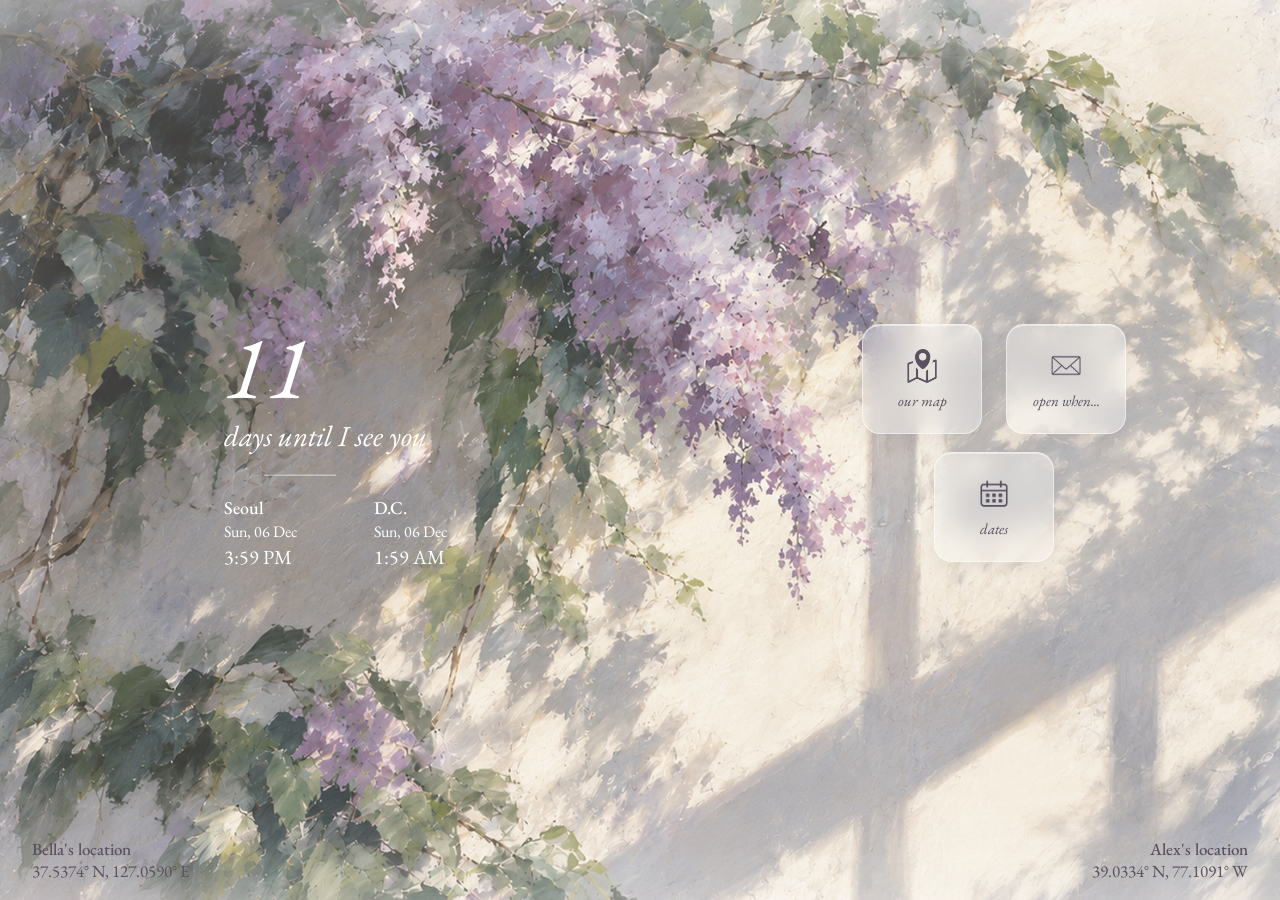
==== index.html @ 2bf0354f "Add files via upload" ====
<!DOCTYPE html>
<html lang="en">
<head>
  <meta charset="UTF-8" />
  <meta name="viewport" content="width=device-width, initial-scale=1.0" />

  <title>Us</title>

  <link rel="preconnect" href="https://fonts.googleapis.com">
  <link rel="preconnect" href="https://fonts.gstatic.com" crossorigin>
  <link
    href="https://fonts.googleapis.com/css2?family=EB+Garamond:ital,wght@0,400;0,500;1,400;1,500&display=swap"
    rel="stylesheet"
  />

  <link rel="stylesheet" href="style.css" />
</head>

<body>

  <main class="home">

    <!-- COUNTDOWN + CLOCKS -->
    <section class="left-panel">

      <div class="countdown">
        <div id="countdown-days" class="countdown-number">96</div>
        <div class="countdown-text">days until I see you</div>

        <div class="divider"></div>

        <div class="clocks">

          <div class="clock">
            <div class="city">Seoul</div>
            <div id="seoul-date" class="clock-date">Sat 12 Sep</div>
            <div id="seoul-time" class="clock-time">3:43 AM</div>
          </div>

          <div class="clock">
            <div class="city">D.C.</div>
            <div id="dc-date" class="clock-date">Fri 11 Sep</div>
            <div id="dc-time" class="clock-time">2:43 PM</div>
          </div>

        </div>
      </div>

    </section>


    <!-- APP BUTTONS -->
    <nav class="apps">

        <a class="app-button" href="map.html">
            <img src="map.png" alt="Map icon">
            <span>our map</span>
        </a>

        <a class="app-button" href="letters.html">
            <img src="letter.png" alt="Letter icon">
            <span>open when...</span>
        </a>

        <a class="app-button dates-button" href="dates.html">
            <img src="dates.png" alt="Dates icon">
            <span>dates</span>
        </a>

    </nav>


    <!-- COORDINATES -->
    <div class="location bella-location">
      <strong>Bella's location</strong>
      <span>37.5374° N, 127.0590° E</span>
    </div>

    <div class="location alex-location">
      <strong>Alex's location</strong>
      <span>39.0334° N, 77.1091° W</span>
    </div>

  </main>


  <script src="script.js"></script>

</body>
</html>
---- style.css ----
* {
  box-sizing: border-box;
  margin: 0;
  padding: 0;
}

html,
body {
  width: 100%;
  height: 100%;
}

body {
  overflow: hidden;
  background: #eee9e4;
}

.home {
  position: relative;

  width: 100vw;
  height: 100vh;

  min-height: 700px;

  background-image: url("background.png");
  background-size: cover;
  background-position: center;
  background-repeat: no-repeat;

  color: white;
  font-family: "EB Garamond", serif;
}


/* ================================
   COUNTDOWN AREA
================================ */

.left-panel {
  position: absolute;

  left: 17.5%;
  top: 50%;

  transform: translateY(-50%);
}

.countdown {
  width: 300px;
}

.countdown-number {
  font-family: "EB Garamond", serif;

  font-size: clamp(80px, 7vw, 115px);
  font-weight: 400;
  font-style: italic;
  line-height: 0.8;

  color: white;
}

.countdown-text {
  margin-top: 14px;

  font-size: 29px;
  font-style: italic;
  color: white;
}

.divider {
  width: 72px;
  height: 1px;

  margin: 20px 0 20px 40px;

  background: rgba(255, 255, 255, 0.65);
}


/* ================================
   CLOCKS
================================ */

.clocks {
  display: flex;

  gap: 55px;
}

.clock {
  min-width: 95px;
}

.city {
  font-size: 18px;
  font-weight: 500;
}

.clock-date {
  margin-top: 2px;

  font-size: 16px;
}

.clock-time {
  margin-top: 2px;

  font-size: 20px;
}


/* ================================
   APP GRID
================================ */

.apps {
  position: absolute;

  top: 36%;
  right: 12%;

  display: grid;

  grid-template-columns: 120px 120px;

  column-gap: 24px;
  row-gap: 18px;
}

.dates-button {
  grid-column: 1 / 3;
  justify-self: center;
}

.app-button {
  width: 120px;
  height: 110px;

  display: flex;
  flex-direction: column;
  align-items: center;
  justify-content: center;

  gap: 8px;

  text-decoration: none;

  border: 1px solid rgba(255, 255, 255, 0.55);

  border-radius: 18px;

  background: rgba(255, 255, 255, 0.37);

  backdrop-filter: blur(12px);
  -webkit-backdrop-filter: blur(12px);

  box-shadow:
    0 6px 18px rgba(65, 55, 70, 0.08),
    inset 0 1px 0 rgba(255, 255, 255, 0.45);

  transition:
    transform 0.25s ease,
    background 0.25s ease,
    box-shadow 0.25s ease;
}

.app-button img {
  width: 34px;
  height: 34px;

  object-fit: contain;
}

.app-button span {
  font-family: "EB Garamond", serif;
  font-size: 15px;
  font-style: italic;

  color: #5a5161;
}

.app-button:hover {
  transform: translateY(-4px);

  background: rgba(255, 255, 255, 0.52);

  box-shadow:
    0 10px 25px rgba(65, 55, 70, 0.12),
    inset 0 1px 0 rgba(255, 255, 255, 0.55);
}

.app-button:active {
  transform: translateY(-1px);
}


/* ================================
   LOCATIONS
================================ */

.location {
  position: absolute;

  bottom: 2%;

  display: flex;
  flex-direction: column;

  font-size: 17px;
  line-height: 1.3;

  color: #5a5161;
}

.location strong {
  font-weight: 500;
}

.bella-location {
  left: 2.5%;
}

.alex-location {
  right: 2.5%;

  text-align: right;
}


/* ================================
   RESPONSIVE
================================ */

@media (max-width: 1100px) {

  .left-panel {
    left: 12%;
  }

  .apps {
    right: 8%;
  }

}


@media (max-width: 850px) {

  body {
    overflow-y: auto;
  }

  .home {
    min-height: 900px;
  }

  .left-panel {
    left: 50%;
    top: 26%;

    transform: translate(-50%, -50%);

    text-align: center;
  }

  .divider {
    margin-left: auto;
    margin-right: auto;
  }

  .clocks {
    justify-content: center;
  }

  .apps {
    top: 50%;
    right: auto;
    left: 50%;

    transform: translateX(-50%);

    grid-template-columns: repeat(2, 120px);
  }

  .bella-location {
    left: 25px;
  }

  .alex-location {
    right: 25px;
  }

}
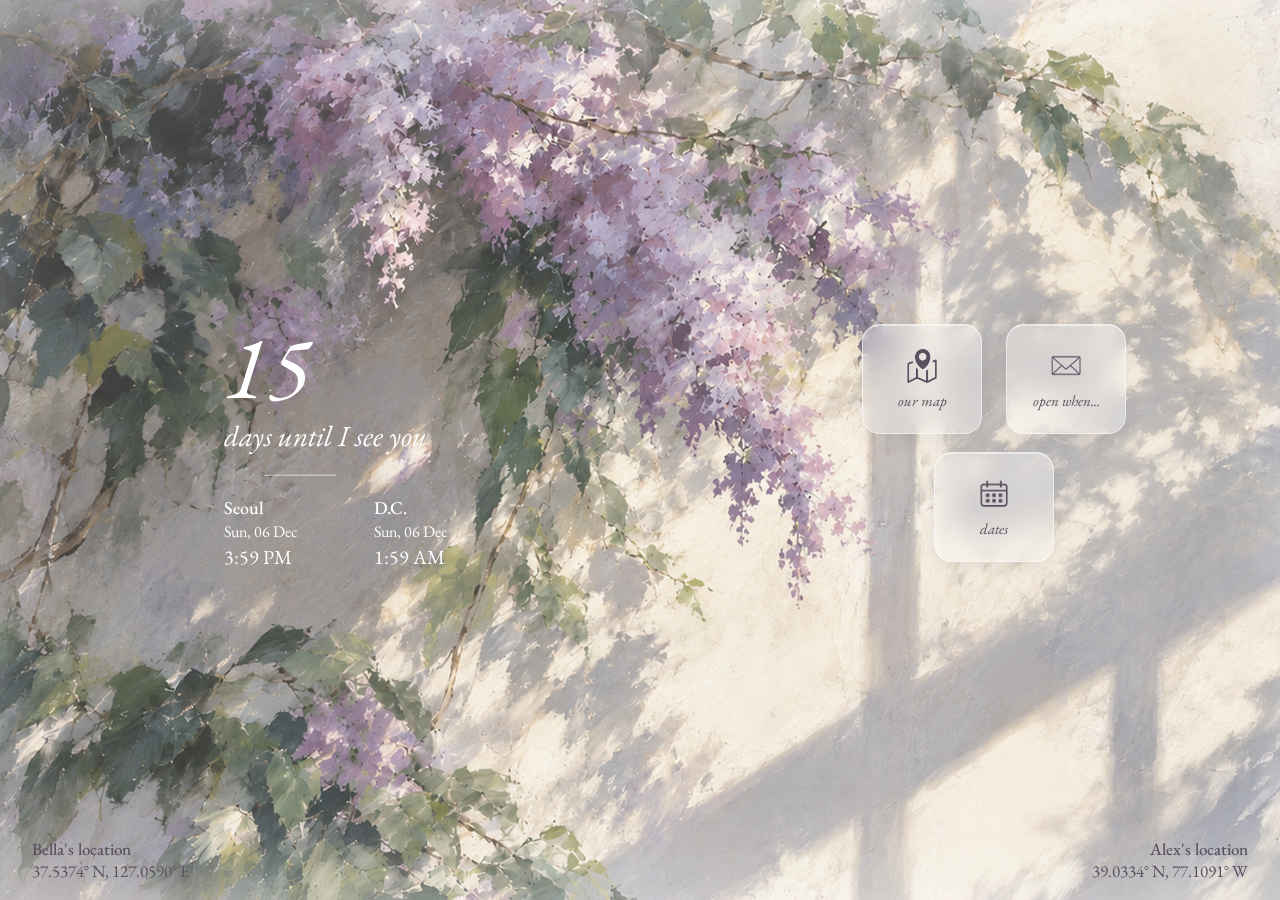
==== commit a610bc75: "Update index.html" ====
--- a/index.html
+++ b/index.html
@@ -5,6 +5,8 @@
   <meta name="viewport" content="width=device-width, initial-scale=1.0" />
 
   <title>Us</title>
+
+  <link rel="icon" type="image/png" href="favicon.png">
 
   <link rel="preconnect" href="https://fonts.googleapis.com">
   <link rel="preconnect" href="https://fonts.gstatic.com" crossorigin>
@@ -24,7 +26,7 @@
     <section class="left-panel">
 
       <div class="countdown">
-        <div id="countdown-days" class="countdown-number">96</div>
+        <div id="countdown-days" class="countdown-number">100</div>
         <div class="countdown-text">days until I see you</div>
 
         <div class="divider"></div>
@@ -87,4 +89,4 @@
   <script src="script.js"></script>
 
 </body>
-</html>+</html>
